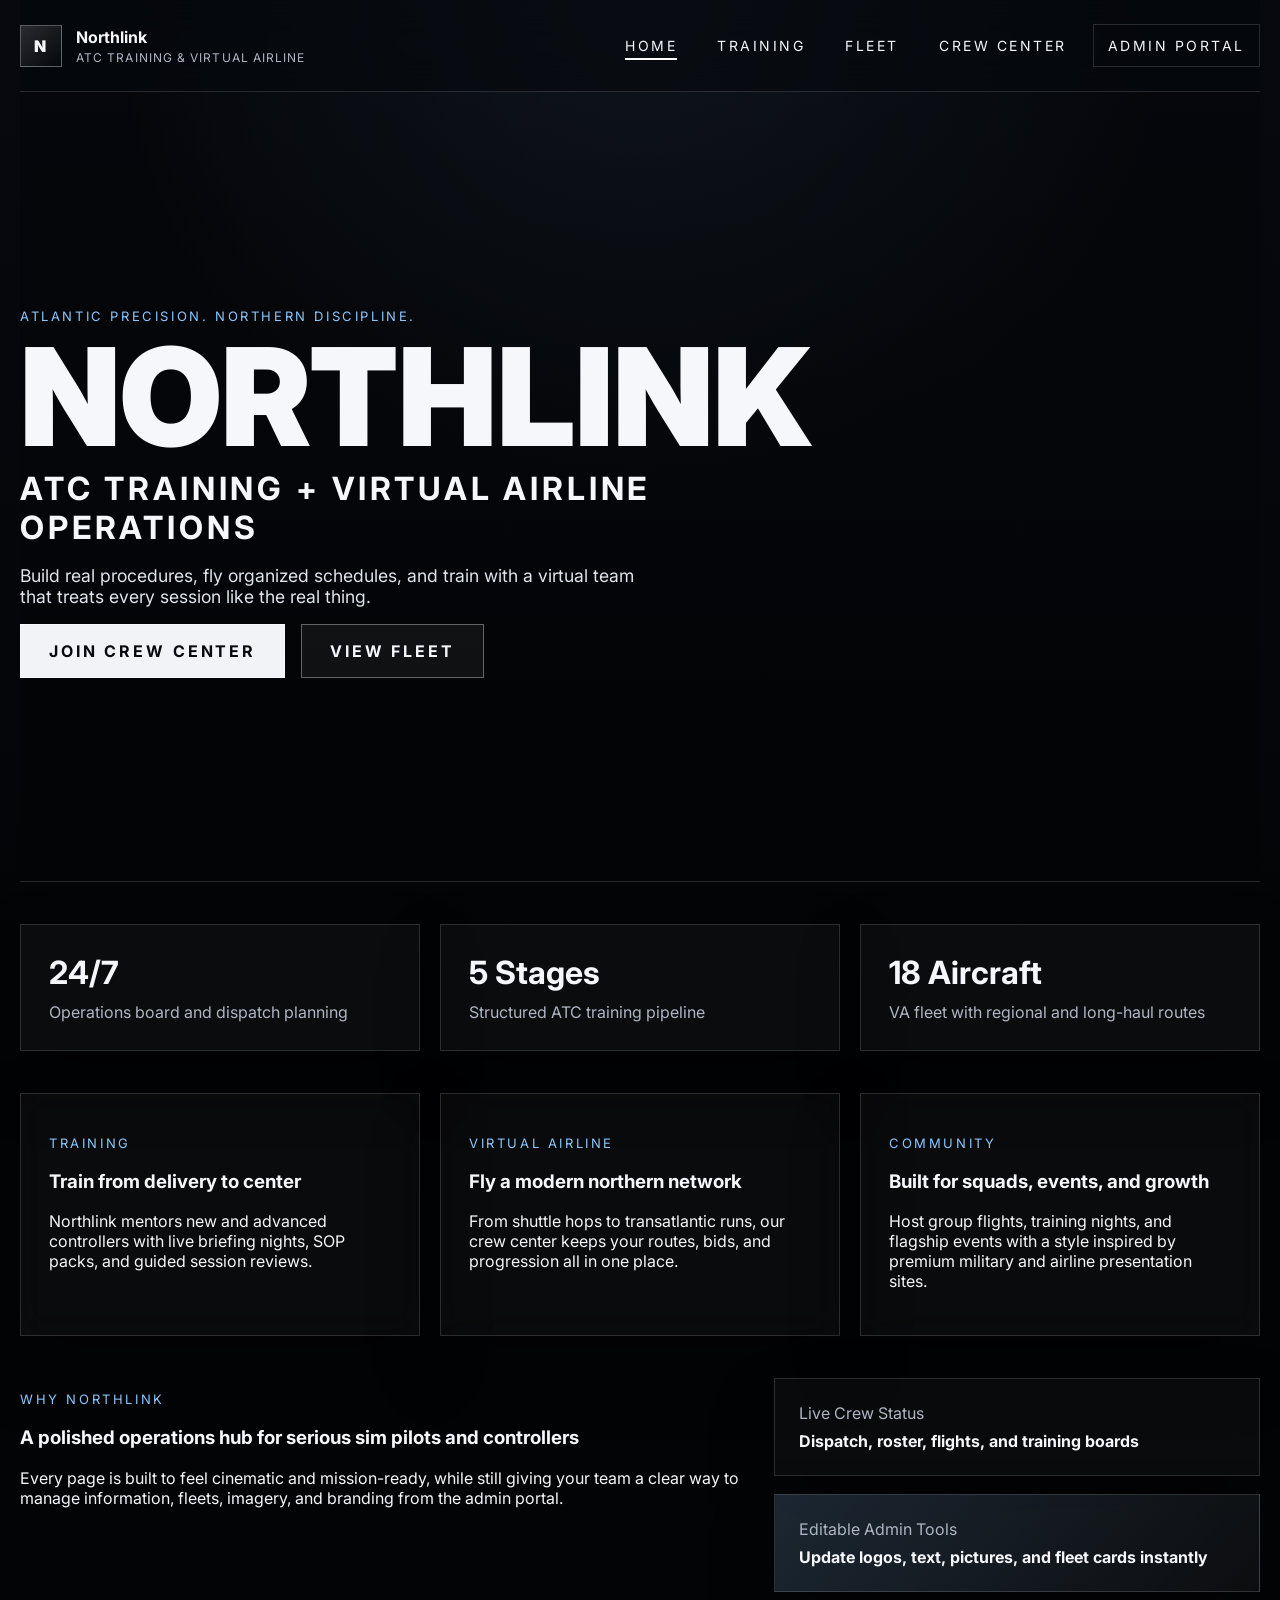
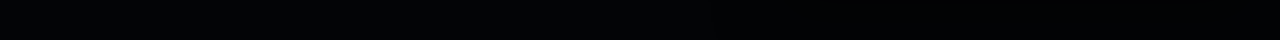
==== index.html @ 6ab49938 "Build Northlink multi-page website" ====
<!DOCTYPE html>
<html lang="en">
  <head>
    <meta charset="UTF-8" />
    <meta name="viewport" content="width=device-width, initial-scale=1.0" />
    <title>Northlink | ATC Training & Virtual Airline</title>
    <link rel="preconnect" href="https://fonts.googleapis.com" />
    <link rel="preconnect" href="https://fonts.gstatic.com" crossorigin />
    <link href="https://fonts.googleapis.com/css2?family=Inter:wght@400;500;600;700;800;900&display=swap" rel="stylesheet" />
    <link rel="stylesheet" href="styles.css" />
  </head>
  <body data-page="home">
    <div class="site-shell">
      <header class="topbar">
        <a class="brand" href="index.html">
          <span class="brand-mark">N</span>
          <span>
            <strong>Northlink</strong>
            <small>ATC Training & Virtual Airline</small>
          </span>
        </a>
        <nav class="nav">
          <a href="index.html" data-nav="home">Home</a>
          <a href="training.html" data-nav="training">Training</a>
          <a href="fleet.html" data-nav="fleet">Fleet</a>
          <a href="crew.html" data-nav="crew">Crew Center</a>
          <a href="admin.html" class="portal-link" data-nav="admin">Admin Portal</a>
        </nav>
      </header>

      <main>
        <section class="hero reveal">
          <div class="hero-overlay"></div>
          <div class="hero-content">
            <p class="eyebrow" data-field="heroEyebrow">Atlantic precision. Northern discipline.</p>
            <h1 data-field="heroTitle">NORTHLINK</h1>
            <h2 data-field="heroSubtitle">ATC TRAINING + VIRTUAL AIRLINE OPERATIONS</h2>
            <p class="hero-copy" data-field="heroCopy">
              Build real procedures, fly organized schedules, and train with a virtual team that treats every session like the real thing.
            </p>
            <div class="hero-actions">
              <a href="crew.html" class="button button-primary">Join Crew Center</a>
              <a href="fleet.html" class="button button-secondary">View Fleet</a>
            </div>
          </div>
        </section>

        <section class="stats reveal">
          <article>
            <strong data-field="statOneNumber">24/7</strong>
            <span data-field="statOneLabel">Operations board and dispatch planning</span>
          </article>
          <article>
            <strong data-field="statTwoNumber">5 Stages</strong>
            <span data-field="statTwoLabel">Structured ATC training pipeline</span>
          </article>
          <article>
            <strong data-field="statThreeNumber">18 Aircraft</strong>
            <span data-field="statThreeLabel">VA fleet with regional and long-haul routes</span>
          </article>
        </section>

        <section class="feature-grid reveal">
          <article class="card glass">
            <p class="section-tag">Training</p>
            <h3 data-field="trainingTitle">Train from delivery to center</h3>
            <p data-field="trainingText">Northlink mentors new and advanced controllers with live briefing nights, SOP packs, and guided session reviews.</p>
          </article>
          <article class="card glass">
            <p class="section-tag">Virtual Airline</p>
            <h3 data-field="vaTitle">Fly a modern northern network</h3>
            <p data-field="vaText">From shuttle hops to transatlantic runs, our crew center keeps your routes, bids, and progression all in one place.</p>
          </article>
          <article class="card glass">
            <p class="section-tag">Community</p>
            <h3 data-field="communityTitle">Built for squads, events, and growth</h3>
            <p data-field="communityText">Host group flights, training nights, and flagship events with a style inspired by premium military and airline presentation sites.</p>
          </article>
        </section>

        <section class="split-section reveal">
          <div>
            <p class="section-tag">Why Northlink</p>
            <h3 data-field="whyTitle">A polished operations hub for serious sim pilots and controllers</h3>
            <p data-field="whyText">Every page is built to feel cinematic and mission-ready, while still giving your team a clear way to manage information, fleets, imagery, and branding from the admin portal.</p>
          </div>
          <div class="stacked-panels">
            <div class="panel">
              <span>Live Crew Status</span>
              <strong>Dispatch, roster, flights, and training boards</strong>
            </div>
            <div class="panel accent">
              <span>Editable Admin Tools</span>
              <strong>Update logos, text, pictures, and fleet cards instantly</strong>
            </div>
          </div>
        </section>
      </main>
    </div>
    <script src="app.js"></script>
  </body>
</html>
---- styles.css ----
:root {
  --bg: #05070b;
  --bg-soft: rgba(255, 255, 255, 0.06);
  --text: #f5f7fb;
  --muted: #afb5c3;
  --line: rgba(255, 255, 255, 0.14);
  --accent: #8cc8ff;
  --accent-strong: #ffffff;
  --shadow: 0 30px 60px rgba(0, 0, 0, 0.35);
  --hero-image: url('https://images.unsplash.com/photo-1436491865332-7a61a109cc05?auto=format&fit=crop&w=1600&q=80');
}
* { box-sizing: border-box; }
html { scroll-behavior: smooth; }
body {
  margin: 0;
  min-height: 100vh;
  font-family: 'Inter', system-ui, sans-serif;
  background:
    radial-gradient(circle at top, rgba(140, 200, 255, 0.12), transparent 30%),
    linear-gradient(180deg, #07090f, #030406 60%);
  color: var(--text);
}
a { color: inherit; text-decoration: none; }
.site-shell { width: min(1240px, calc(100% - 40px)); margin: 0 auto; padding-bottom: 48px; }
.topbar {
  position: sticky; top: 0; z-index: 20; display: flex; align-items: center; justify-content: space-between;
  padding: 24px 0; backdrop-filter: blur(18px); background: rgba(5,7,11,0.75); border-bottom: 1px solid var(--line);
}
.brand { display: inline-flex; align-items: center; gap: 14px; }
.brand-mark {
  width: 42px; height: 42px; display: grid; place-items: center; border: 1px solid rgba(255,255,255,.3);
  font-weight: 900; letter-spacing: .08em; background: linear-gradient(135deg, rgba(255,255,255,.15), transparent);
}
.brand strong, .brand small { display: block; }
.brand small { color: var(--muted); font-size: 12px; letter-spacing: .09em; text-transform: uppercase; margin-top: 3px; }
.nav { display: flex; gap: 12px; flex-wrap: wrap; align-items: center; }
.nav a { padding: 12px 14px; font-size: 14px; text-transform: uppercase; letter-spacing: .18em; position: relative; }
.nav a.active::after, .nav a:hover::after {
  content: ''; position: absolute; left: 14px; right: 14px; bottom: 6px; height: 2px; background: var(--accent-strong);
}
.portal-link { border: 1px solid var(--line); }
.hero {
  position: relative; min-height: calc(100vh - 110px); display: grid; align-items: center; overflow: hidden; border-bottom: 1px solid var(--line);
}
.hero::before {
  content: ''; position: absolute; inset: 0; background: var(--hero-image) center/cover no-repeat; filter: grayscale(1) brightness(0.3); transform: scale(1.04);
  animation: drift 16s ease-in-out infinite alternate;
}
.hero-overlay { position: absolute; inset: 0; background: linear-gradient(180deg, rgba(3,4,6,.4), rgba(3,4,6,.7)); }
.hero-content { position: relative; z-index: 1; max-width: 760px; padding: 80px 0; }
.eyebrow, .section-tag { color: var(--accent); text-transform: uppercase; letter-spacing: .2em; font-size: 13px; }
.hero h1 { margin: 0; font-size: clamp(4.5rem, 12vw, 8.5rem); line-height: .88; font-weight: 900; }
.hero h2 { margin: 12px 0 18px; font-size: clamp(1.2rem, 3vw, 2rem); letter-spacing: .12em; }
.hero-copy { max-width: 640px; font-size: 1.1rem; color: #dfe4ed; }
.hero-actions, .admin-actions, .table-header { display: flex; gap: 16px; flex-wrap: wrap; align-items: center; }
.button {
  display: inline-flex; align-items: center; justify-content: center; padding: 16px 28px; text-transform: uppercase; letter-spacing: .18em;
  font-weight: 700; border: 1px solid rgba(255,255,255,.35); transition: transform .25s ease, background .25s ease, border-color .25s ease;
  cursor: pointer; background: transparent; color: var(--text);
}
.button:hover { transform: translateY(-2px); }
.button-primary { background: #f2f3f6; color: #07090f; }
.button-secondary { background: rgba(255,255,255,.05); }
.stats, .feature-grid, .split-section, .page-grid { padding-top: 42px; }
.stats { display: grid; grid-template-columns: repeat(3, 1fr); gap: 20px; }
.stats article, .panel, .crew-table, .page-hero, .card, .admin-panel { border: 1px solid var(--line); background: rgba(255,255,255,.03); box-shadow: var(--shadow); }
.stats article { padding: 28px; }
.stats strong { display: block; font-size: 2rem; margin-bottom: 10px; }
.stats span { color: var(--muted); }
.feature-grid, .fleet-grid, .card-list, .crew-layout { display: grid; gap: 20px; }
.feature-grid { grid-template-columns: repeat(3, 1fr); }
.card { padding: 28px; }
.glass { backdrop-filter: blur(16px); }
.split-section { display: grid; gap: 24px; grid-template-columns: 1.2fr .8fr; align-items: start; }
.stacked-panels { display: grid; gap: 18px; }
.panel { padding: 24px; }
.panel span { display:block; color: var(--muted); margin-bottom: 8px; }
.panel.accent { background: linear-gradient(135deg, rgba(140,200,255,.18), rgba(255,255,255,.04)); }
.inner-page .page-grid { padding-top: 30px; }
.page-hero { padding: 32px; }
.card-list { grid-template-columns: repeat(auto-fit, minmax(220px, 1fr)); }
.fleet-grid { grid-template-columns: repeat(auto-fit, minmax(250px, 1fr)); }
.fleet-card img {
  width: 100%; height: 180px; object-fit: cover; border: 1px solid var(--line); margin-bottom: 18px; filter: grayscale(.35) contrast(1.05);
}
.fleet-card span, .metric-card span, .admin-status, .table-row span, .table-row small { color: var(--muted); }
.crew-layout { grid-template-columns: repeat(auto-fit, minmax(220px, 1fr)); }
.metric-card strong { display: block; font-size: 1.5rem; margin: 10px 0 6px; }
.crew-table { padding: 28px; }
.table-row { display: grid; gap: 4px; padding: 16px 0; border-top: 1px solid var(--line); }
.admin-panel { padding: 28px; }
.admin-panel.locked { opacity: .45; pointer-events: none; }
.admin-grid { display: grid; grid-template-columns: repeat(2, minmax(0,1fr)); gap: 18px; }
.admin-grid label { display: grid; gap: 8px; }
.admin-grid .full { grid-column: 1 / -1; }
input, textarea {
  width: 100%; border: 1px solid var(--line); background: rgba(255,255,255,.04); color: var(--text); padding: 14px 16px; font: inherit;
}
.reveal { opacity: 0; transform: translateY(24px); transition: opacity .7s ease, transform .7s ease; }
.reveal.visible { opacity: 1; transform: translateY(0); }
@keyframes drift { from { transform: scale(1.04) translateY(-8px); } to { transform: scale(1.1) translateY(8px); } }
@media (max-width: 920px) {
  .topbar, .split-section, .feature-grid, .stats, .admin-grid { grid-template-columns: 1fr; }
  .topbar { position: static; display: grid; gap: 18px; }
  .nav { justify-content: flex-start; }
}
@media (max-width: 720px) {
  .site-shell { width: min(100% - 24px, 1240px); }
  .hero h1 { font-size: 3.6rem; }
  .hero h2 { font-size: 1rem; }
}
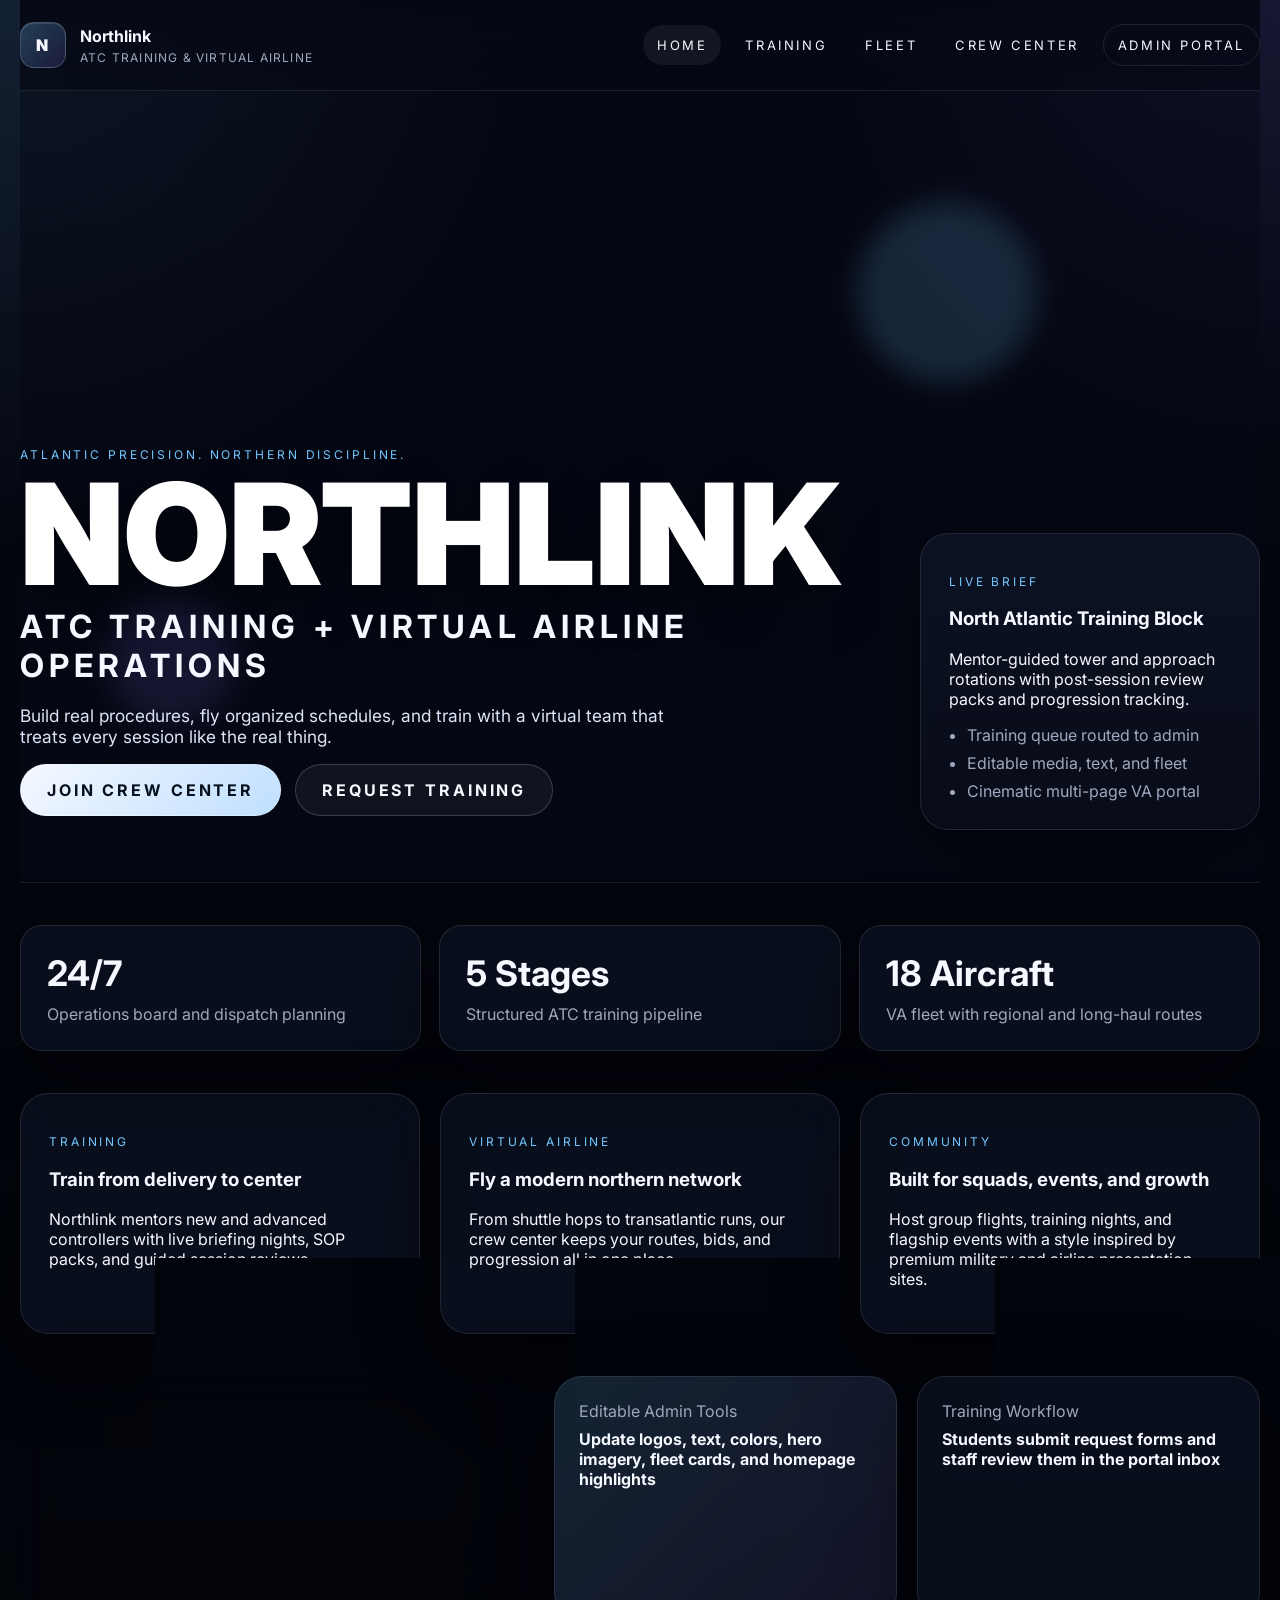
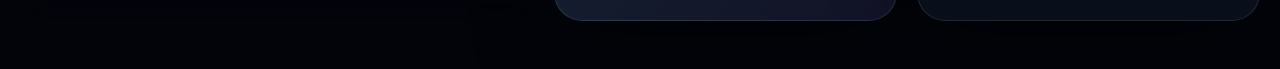
==== commit 96877001: "Upgrade Northlink design and training workflow" ====
--- a/index.html
+++ b/index.html
@@ -16,7 +16,7 @@
           <span class="brand-mark">N</span>
           <span>
             <strong>Northlink</strong>
-            <small>ATC Training & Virtual Airline</small>
+            <small data-field="siteTagline">ATC Training & Virtual Airline</small>
           </span>
         </a>
         <nav class="nav">
@@ -31,6 +31,8 @@
       <main>
         <section class="hero reveal">
           <div class="hero-overlay"></div>
+          <div class="hero-orb orb-one"></div>
+          <div class="hero-orb orb-two"></div>
           <div class="hero-content">
             <p class="eyebrow" data-field="heroEyebrow">Atlantic precision. Northern discipline.</p>
             <h1 data-field="heroTitle">NORTHLINK</h1>
@@ -39,10 +41,20 @@
               Build real procedures, fly organized schedules, and train with a virtual team that treats every session like the real thing.
             </p>
             <div class="hero-actions">
-              <a href="crew.html" class="button button-primary">Join Crew Center</a>
-              <a href="fleet.html" class="button button-secondary">View Fleet</a>
+              <a href="crew.html" class="button button-primary" data-field="primaryCtaLabel">Join Crew Center</a>
+              <a href="training.html" class="button button-secondary" data-field="secondaryCtaLabel">Request Training</a>
             </div>
           </div>
+          <aside class="hero-sidecard glass reveal">
+            <p class="section-tag">Live Brief</p>
+            <h3 data-field="briefTitle">North Atlantic Training Block</h3>
+            <p data-field="briefText">Mentor-guided tower and approach rotations with post-session review packs and progression tracking.</p>
+            <ul class="brief-list">
+              <li>Training queue routed to admin</li>
+              <li>Editable media, text, and fleet</li>
+              <li>Cinematic multi-page VA portal</li>
+            </ul>
+          </aside>
         </section>
 
         <section class="stats reveal">
@@ -78,22 +90,20 @@
           </article>
         </section>
 
-        <section class="split-section reveal">
-          <div>
-            <p class="section-tag">Why Northlink</p>
+        <section class="showcase-grid reveal">
+          <article class="wide-card glass">
+            <p class="section-tag">Command Board</p>
             <h3 data-field="whyTitle">A polished operations hub for serious sim pilots and controllers</h3>
             <p data-field="whyText">Every page is built to feel cinematic and mission-ready, while still giving your team a clear way to manage information, fleets, imagery, and branding from the admin portal.</p>
-          </div>
-          <div class="stacked-panels">
-            <div class="panel">
-              <span>Live Crew Status</span>
-              <strong>Dispatch, roster, flights, and training boards</strong>
-            </div>
-            <div class="panel accent">
-              <span>Editable Admin Tools</span>
-              <strong>Update logos, text, pictures, and fleet cards instantly</strong>
-            </div>
-          </div>
+          </article>
+          <article class="panel accent">
+            <span>Editable Admin Tools</span>
+            <strong>Update logos, text, colors, hero imagery, fleet cards, and homepage highlights</strong>
+          </article>
+          <article class="panel">
+            <span>Training Workflow</span>
+            <strong>Students submit request forms and staff review them in the portal inbox</strong>
+          </article>
         </section>
       </main>
     </div>
--- a/styles.css
+++ b/styles.css
@@ -1,12 +1,14 @@
 :root {
-  --bg: #05070b;
-  --bg-soft: rgba(255, 255, 255, 0.06);
-  --text: #f5f7fb;
-  --muted: #afb5c3;
-  --line: rgba(255, 255, 255, 0.14);
-  --accent: #8cc8ff;
-  --accent-strong: #ffffff;
-  --shadow: 0 30px 60px rgba(0, 0, 0, 0.35);
+  --bg: #060814;
+  --panel: rgba(12, 18, 34, 0.72);
+  --panel-strong: rgba(9, 14, 28, 0.9);
+  --text: #f5f8ff;
+  --muted: #9fa8bf;
+  --line: rgba(255, 255, 255, 0.1);
+  --accent: #73c7ff;
+  --accent-2: #8f7dff;
+  --title-color: #ffffff;
+  --shadow: 0 30px 80px rgba(0, 0, 0, 0.4);
   --hero-image: url('https://images.unsplash.com/photo-1436491865332-7a61a109cc05?auto=format&fit=crop&w=1600&q=80');
 }
 * { box-sizing: border-box; }
@@ -15,97 +17,196 @@
   margin: 0;
   min-height: 100vh;
   font-family: 'Inter', system-ui, sans-serif;
+  color: var(--text);
   background:
-    radial-gradient(circle at top, rgba(140, 200, 255, 0.12), transparent 30%),
-    linear-gradient(180deg, #07090f, #030406 60%);
-  color: var(--text);
+    radial-gradient(circle at top left, rgba(115, 199, 255, 0.14), transparent 26%),
+    radial-gradient(circle at top right, rgba(143, 125, 255, 0.14), transparent 22%),
+    linear-gradient(180deg, #040611, #03050d 60%, #02040a 100%);
 }
 a { color: inherit; text-decoration: none; }
-.site-shell { width: min(1240px, calc(100% - 40px)); margin: 0 auto; padding-bottom: 48px; }
+button, input, textarea, select { font: inherit; }
+.site-shell { width: min(1280px, calc(100% - 40px)); margin: 0 auto; padding-bottom: 48px; }
 .topbar {
-  position: sticky; top: 0; z-index: 20; display: flex; align-items: center; justify-content: space-between;
-  padding: 24px 0; backdrop-filter: blur(18px); background: rgba(5,7,11,0.75); border-bottom: 1px solid var(--line);
+  position: sticky;
+  top: 0;
+  z-index: 30;
+  display: flex;
+  align-items: center;
+  justify-content: space-between;
+  gap: 18px;
+  padding: 22px 0;
+  backdrop-filter: blur(20px);
+  background: linear-gradient(180deg, rgba(5, 8, 20, 0.95), rgba(5, 8, 20, 0.75));
+  border-bottom: 1px solid var(--line);
 }
 .brand { display: inline-flex; align-items: center; gap: 14px; }
 .brand-mark {
-  width: 42px; height: 42px; display: grid; place-items: center; border: 1px solid rgba(255,255,255,.3);
-  font-weight: 900; letter-spacing: .08em; background: linear-gradient(135deg, rgba(255,255,255,.15), transparent);
+  width: 46px;
+  height: 46px;
+  display: grid;
+  place-items: center;
+  border-radius: 14px;
+  border: 1px solid rgba(255, 255, 255, 0.18);
+  background: linear-gradient(135deg, rgba(115, 199, 255, 0.28), rgba(143, 125, 255, 0.14));
+  box-shadow: inset 0 1px 0 rgba(255,255,255,0.1);
+  font-weight: 900;
+  letter-spacing: 0.08em;
 }
 .brand strong, .brand small { display: block; }
-.brand small { color: var(--muted); font-size: 12px; letter-spacing: .09em; text-transform: uppercase; margin-top: 3px; }
-.nav { display: flex; gap: 12px; flex-wrap: wrap; align-items: center; }
-.nav a { padding: 12px 14px; font-size: 14px; text-transform: uppercase; letter-spacing: .18em; position: relative; }
-.nav a.active::after, .nav a:hover::after {
-  content: ''; position: absolute; left: 14px; right: 14px; bottom: 6px; height: 2px; background: var(--accent-strong);
-}
+.brand small { color: var(--muted); font-size: 12px; letter-spacing: .1em; text-transform: uppercase; margin-top: 4px; }
+.nav { display: flex; gap: 10px; flex-wrap: wrap; align-items: center; }
+.nav a {
+  padding: 12px 14px;
+  font-size: 13px;
+  text-transform: uppercase;
+  letter-spacing: .2em;
+  position: relative;
+  border-radius: 999px;
+}
+.nav a.active, .nav a:hover { background: rgba(255,255,255,0.06); }
 .portal-link { border: 1px solid var(--line); }
 .hero {
-  position: relative; min-height: calc(100vh - 110px); display: grid; align-items: center; overflow: hidden; border-bottom: 1px solid var(--line);
+  position: relative;
+  display: grid;
+  grid-template-columns: minmax(0, 1fr) 340px;
+  gap: 26px;
+  min-height: calc(100vh - 108px);
+  align-items: end;
+  overflow: hidden;
+  border-bottom: 1px solid var(--line);
+  padding: 48px 0 36px;
 }
 .hero::before {
-  content: ''; position: absolute; inset: 0; background: var(--hero-image) center/cover no-repeat; filter: grayscale(1) brightness(0.3); transform: scale(1.04);
-  animation: drift 16s ease-in-out infinite alternate;
-}
-.hero-overlay { position: absolute; inset: 0; background: linear-gradient(180deg, rgba(3,4,6,.4), rgba(3,4,6,.7)); }
-.hero-content { position: relative; z-index: 1; max-width: 760px; padding: 80px 0; }
-.eyebrow, .section-tag { color: var(--accent); text-transform: uppercase; letter-spacing: .2em; font-size: 13px; }
-.hero h1 { margin: 0; font-size: clamp(4.5rem, 12vw, 8.5rem); line-height: .88; font-weight: 900; }
-.hero h2 { margin: 12px 0 18px; font-size: clamp(1.2rem, 3vw, 2rem); letter-spacing: .12em; }
-.hero-copy { max-width: 640px; font-size: 1.1rem; color: #dfe4ed; }
-.hero-actions, .admin-actions, .table-header { display: flex; gap: 16px; flex-wrap: wrap; align-items: center; }
+  content: '';
+  position: absolute;
+  inset: 0;
+  background: var(--hero-image) center/cover no-repeat;
+  filter: grayscale(0.2) brightness(0.28) contrast(1.1);
+  transform: scale(1.04);
+  animation: drift 18s ease-in-out infinite alternate;
+}
+.hero-overlay {
+  position: absolute;
+  inset: 0;
+  background: linear-gradient(180deg, rgba(5, 8, 20, 0.45), rgba(5, 8, 20, 0.78));
+}
+.hero-orb {
+  position: absolute;
+  border-radius: 999px;
+  filter: blur(14px);
+  opacity: 0.55;
+  animation: pulse 8s ease-in-out infinite;
+}
+.orb-one { width: 180px; height: 180px; background: rgba(115, 199, 255, 0.3); top: 14%; right: 18%; }
+.orb-two { width: 130px; height: 130px; background: rgba(143, 125, 255, 0.22); bottom: 20%; left: 7%; animation-delay: 1.6s; }
+.hero-content, .hero-sidecard { position: relative; z-index: 1; }
+.hero-content { max-width: 820px; padding: 70px 0 30px; }
+.eyebrow, .section-tag { color: var(--accent); text-transform: uppercase; letter-spacing: .24em; font-size: 12px; }
+.hero h1 {
+  margin: 0;
+  font-size: clamp(4.8rem, 11vw, 8.8rem);
+  line-height: .86;
+  font-weight: 900;
+  color: var(--title-color);
+  text-shadow: 0 20px 50px rgba(0,0,0,0.45);
+}
+.hero h2 { margin: 12px 0 20px; font-size: clamp(1.15rem, 2.8vw, 2rem); letter-spacing: .16em; max-width: 760px; }
+.hero-copy { max-width: 670px; font-size: 1.08rem; color: #dce5f7; }
+.hero-actions, .admin-actions, .table-header, .form-actions, .admin-hero-actions { display: flex; gap: 14px; flex-wrap: wrap; align-items: center; }
 .button {
-  display: inline-flex; align-items: center; justify-content: center; padding: 16px 28px; text-transform: uppercase; letter-spacing: .18em;
-  font-weight: 700; border: 1px solid rgba(255,255,255,.35); transition: transform .25s ease, background .25s ease, border-color .25s ease;
-  cursor: pointer; background: transparent; color: var(--text);
-}
-.button:hover { transform: translateY(-2px); }
-.button-primary { background: #f2f3f6; color: #07090f; }
+  display: inline-flex;
+  align-items: center;
+  justify-content: center;
+  padding: 15px 26px;
+  border-radius: 999px;
+  text-transform: uppercase;
+  letter-spacing: .18em;
+  font-weight: 700;
+  border: 1px solid rgba(255,255,255,.18);
+  transition: transform .25s ease, background .25s ease, border-color .25s ease, box-shadow .25s ease;
+  cursor: pointer;
+  background: transparent;
+  color: var(--text);
+}
+.button:hover { transform: translateY(-2px); box-shadow: 0 18px 28px rgba(0,0,0,.24); }
+.button-primary { background: linear-gradient(135deg, #f5f8ff, #bfdfff); color: #07101d; }
 .button-secondary { background: rgba(255,255,255,.05); }
-.stats, .feature-grid, .split-section, .page-grid { padding-top: 42px; }
-.stats { display: grid; grid-template-columns: repeat(3, 1fr); gap: 20px; }
-.stats article, .panel, .crew-table, .page-hero, .card, .admin-panel { border: 1px solid var(--line); background: rgba(255,255,255,.03); box-shadow: var(--shadow); }
-.stats article { padding: 28px; }
-.stats strong { display: block; font-size: 2rem; margin-bottom: 10px; }
-.stats span { color: var(--muted); }
+.glass {
+  background: linear-gradient(180deg, rgba(15, 22, 39, 0.78), rgba(10, 15, 28, 0.72));
+  border: 1px solid var(--line);
+  box-shadow: var(--shadow);
+  backdrop-filter: blur(18px);
+}
+.hero-sidecard, .page-hero, .card, .panel, .wide-card, .crew-table, .admin-panel, .inbox-panel {
+  border-radius: 28px;
+}
+.hero-sidecard { padding: 28px; align-self: end; margin-bottom: 16px; }
+.brief-list { margin: 16px 0 0; padding-left: 18px; color: var(--muted); display: grid; gap: 8px; }
+.stats, .feature-grid, .showcase-grid, .page-grid { padding-top: 42px; }
+.stats { display: grid; grid-template-columns: repeat(3, minmax(0, 1fr)); gap: 18px; }
+.stats article, .panel, .crew-table, .page-hero, .card, .wide-card, .admin-panel, .inbox-panel { background: var(--panel); border: 1px solid var(--line); box-shadow: var(--shadow); }
+.stats article { padding: 26px; border-radius: 22px; }
+.stats strong { display: block; font-size: 2.2rem; margin-bottom: 10px; }
+.stats span, .fleet-card span, .metric-card span, .admin-status, .table-row span, .table-row small, .form-status, .request-meta, .empty-state { color: var(--muted); }
 .feature-grid, .fleet-grid, .card-list, .crew-layout { display: grid; gap: 20px; }
-.feature-grid { grid-template-columns: repeat(3, 1fr); }
-.card { padding: 28px; }
-.glass { backdrop-filter: blur(16px); }
-.split-section { display: grid; gap: 24px; grid-template-columns: 1.2fr .8fr; align-items: start; }
-.stacked-panels { display: grid; gap: 18px; }
+.feature-grid { grid-template-columns: repeat(3, minmax(0, 1fr)); }
+.showcase-grid { display: grid; grid-template-columns: 1.2fr .8fr .8fr; gap: 20px; }
+.card, .wide-card, .page-hero, .crew-table, .admin-panel, .inbox-panel { padding: 28px; }
+.wide-card { min-height: 220px; }
 .panel { padding: 24px; }
 .panel span { display:block; color: var(--muted); margin-bottom: 8px; }
-.panel.accent { background: linear-gradient(135deg, rgba(140,200,255,.18), rgba(255,255,255,.04)); }
-.inner-page .page-grid { padding-top: 30px; }
-.page-hero { padding: 32px; }
+.panel.accent { background: linear-gradient(135deg, rgba(115, 199, 255, .16), rgba(143, 125, 255, .12)); }
+.inner-page .page-grid { padding-top: 30px; gap: 24px; }
+.page-hero { padding: 34px; }
+.page-hero h1 { margin-bottom: 12px; }
 .card-list { grid-template-columns: repeat(auto-fit, minmax(220px, 1fr)); }
+.training-layout { display: grid; grid-template-columns: 1.1fr .9fr; gap: 22px; }
+.training-form-panel { padding: 28px; border-radius: 28px; }
+.request-form, .admin-grid { display: grid; grid-template-columns: repeat(2, minmax(0, 1fr)); gap: 16px; }
+.request-form .full, .admin-grid .full { grid-column: 1 / -1; }
+label { display: grid; gap: 8px; }
+input, textarea, select {
+  width: 100%;
+  border-radius: 16px;
+  border: 1px solid rgba(255,255,255,.12);
+  background: rgba(255,255,255,.045);
+  color: var(--text);
+  padding: 14px 16px;
+}
+select option { color: #111; }
 .fleet-grid { grid-template-columns: repeat(auto-fit, minmax(250px, 1fr)); }
-.fleet-card img {
-  width: 100%; height: 180px; object-fit: cover; border: 1px solid var(--line); margin-bottom: 18px; filter: grayscale(.35) contrast(1.05);
-}
-.fleet-card span, .metric-card span, .admin-status, .table-row span, .table-row small { color: var(--muted); }
+.fleet-card img { width: 100%; height: 200px; object-fit: cover; border-radius: 18px; border: 1px solid var(--line); margin-bottom: 18px; }
 .crew-layout { grid-template-columns: repeat(auto-fit, minmax(220px, 1fr)); }
-.metric-card strong { display: block; font-size: 1.5rem; margin: 10px 0 6px; }
-.crew-table { padding: 28px; }
+.metric-card strong { display: block; font-size: 1.55rem; margin: 10px 0 6px; }
 .table-row { display: grid; gap: 4px; padding: 16px 0; border-top: 1px solid var(--line); }
-.admin-panel { padding: 28px; }
-.admin-panel.locked { opacity: .45; pointer-events: none; }
-.admin-grid { display: grid; grid-template-columns: repeat(2, minmax(0,1fr)); gap: 18px; }
-.admin-grid label { display: grid; gap: 8px; }
-.admin-grid .full { grid-column: 1 / -1; }
-input, textarea {
-  width: 100%; border: 1px solid var(--line); background: rgba(255,255,255,.04); color: var(--text); padding: 14px 16px; font: inherit;
-}
-.reveal { opacity: 0; transform: translateY(24px); transition: opacity .7s ease, transform .7s ease; }
+.admin-hero { display: flex; justify-content: space-between; gap: 20px; align-items: end; }
+.admin-panel.locked, .inbox-panel.locked { opacity: .45; pointer-events: none; }
+.admin-section-header { margin-bottom: 20px; }
+.request-list { display: grid; gap: 16px; }
+.request-card {
+  background: rgba(255,255,255,.04);
+  border: 1px solid var(--line);
+  border-radius: 22px;
+  padding: 22px;
+}
+.request-card h3 { margin-top: 0; margin-bottom: 8px; }
+.request-meta { display: flex; gap: 12px; flex-wrap: wrap; margin-bottom: 12px; }
+.reveal { opacity: 0; transform: translateY(24px); transition: opacity .75s ease, transform .75s ease; }
 .reveal.visible { opacity: 1; transform: translateY(0); }
-@keyframes drift { from { transform: scale(1.04) translateY(-8px); } to { transform: scale(1.1) translateY(8px); } }
+@keyframes drift { from { transform: scale(1.04) translateY(-8px); } to { transform: scale(1.09) translateY(8px); } }
+@keyframes pulse { 0%,100% { transform: scale(1); } 50% { transform: scale(1.1); } }
+@media (max-width: 1080px) {
+  .hero, .training-layout, .showcase-grid { grid-template-columns: 1fr; }
+  .hero-sidecard { max-width: 460px; }
+}
 @media (max-width: 920px) {
-  .topbar, .split-section, .feature-grid, .stats, .admin-grid { grid-template-columns: 1fr; }
-  .topbar { position: static; display: grid; gap: 18px; }
+  .topbar { position: static; display: grid; }
+  .feature-grid, .stats, .request-form, .admin-grid, .admin-hero { grid-template-columns: 1fr; }
   .nav { justify-content: flex-start; }
 }
 @media (max-width: 720px) {
-  .site-shell { width: min(100% - 24px, 1240px); }
-  .hero h1 { font-size: 3.6rem; }
+  .site-shell { width: min(100% - 24px, 1280px); }
+  .hero h1 { font-size: 3.8rem; }
   .hero h2 { font-size: 1rem; }
-}
+  .button { width: 100%; }
+}
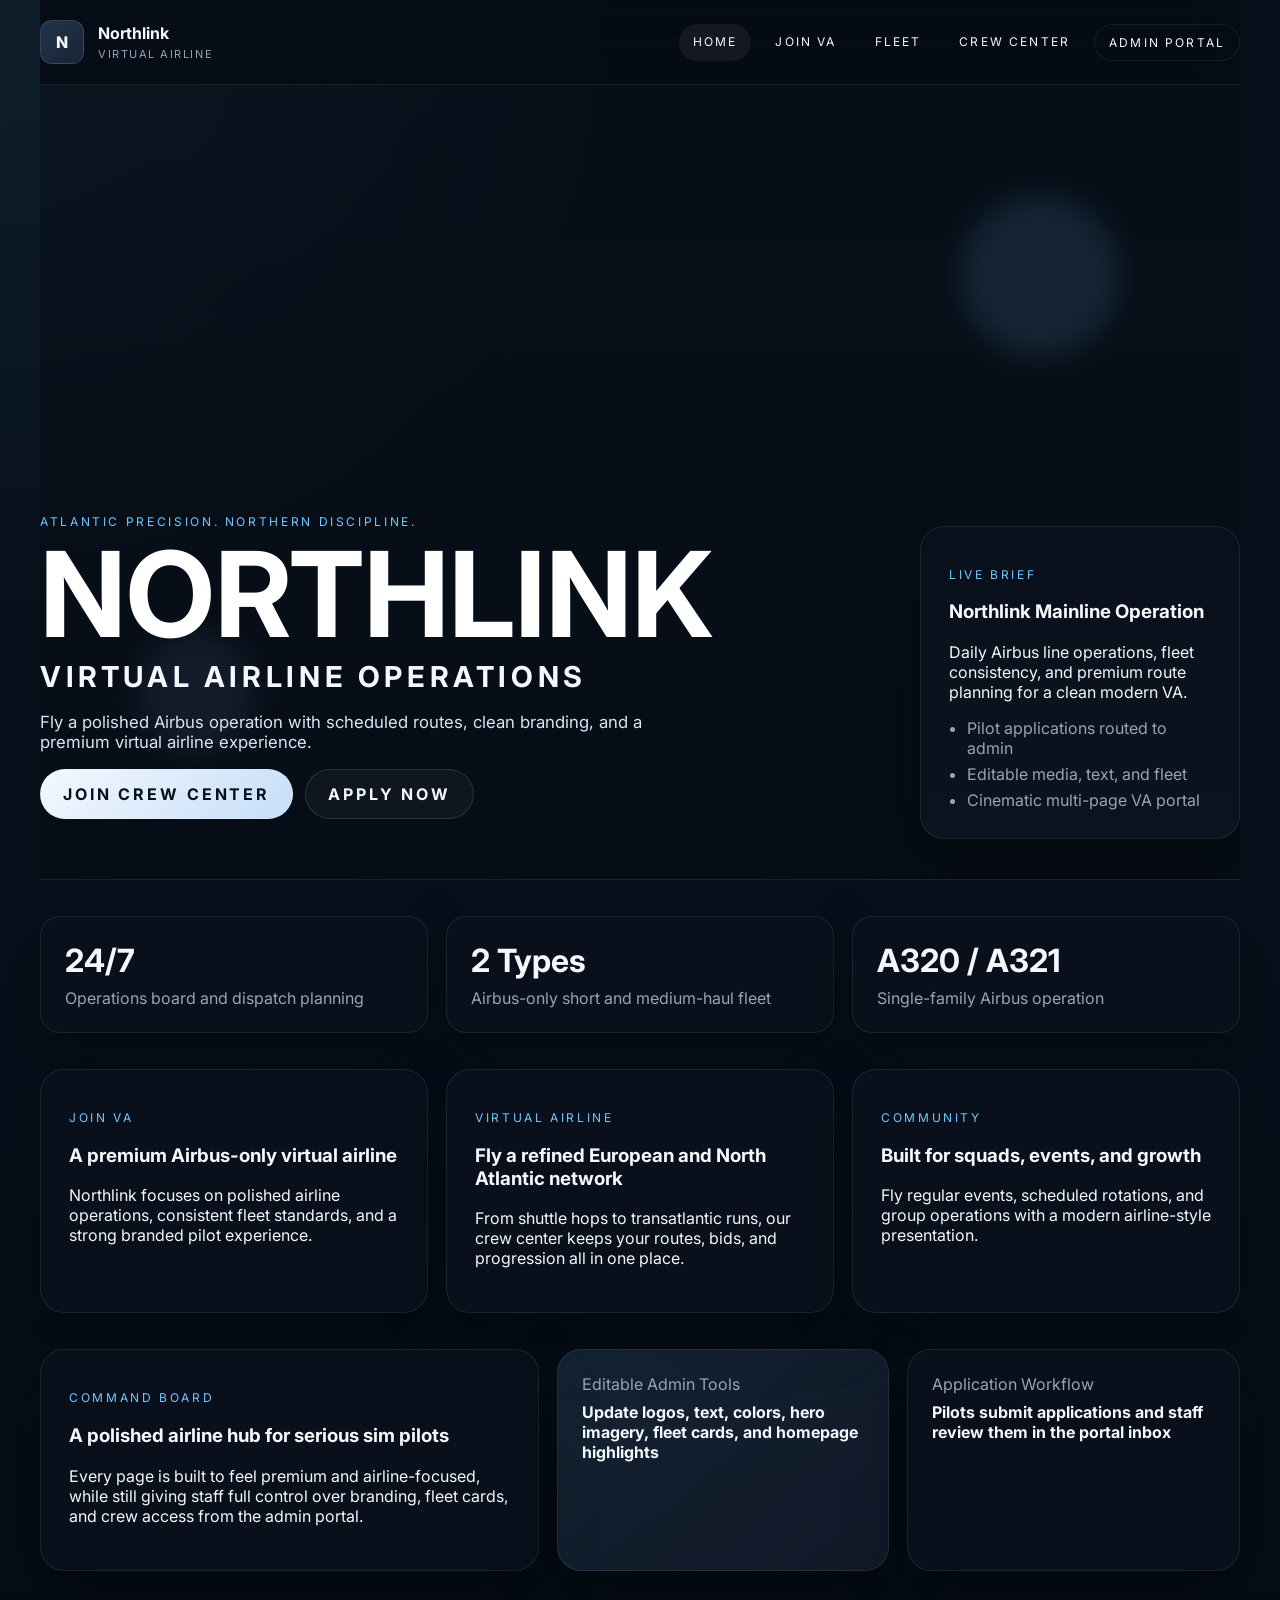
==== commit b0a53b1b: "Refocus Northlink into Airbus-only virtual airline" ====
--- a/index.html
+++ b/index.html
@@ -3,7 +3,7 @@
   <head>
     <meta charset="UTF-8" />
     <meta name="viewport" content="width=device-width, initial-scale=1.0" />
-    <title>Northlink | ATC Training & Virtual Airline</title>
+    <title>Northlink | Virtual Airline</title>
     <link rel="preconnect" href="https://fonts.googleapis.com" />
     <link rel="preconnect" href="https://fonts.gstatic.com" crossorigin />
     <link href="https://fonts.googleapis.com/css2?family=Inter:wght@400;500;600;700;800;900&display=swap" rel="stylesheet" />
@@ -16,12 +16,12 @@
           <span class="brand-mark">N</span>
           <span>
             <strong>Northlink</strong>
-            <small data-field="siteTagline">ATC Training & Virtual Airline</small>
+            <small data-field="siteTagline">Virtual Airline</small>
           </span>
         </a>
         <nav class="nav">
           <a href="index.html" data-nav="home">Home</a>
-          <a href="training.html" data-nav="training">Training</a>
+          <a href="training.html" data-nav="training">Join VA</a>
           <a href="fleet.html" data-nav="fleet">Fleet</a>
           <a href="crew.html" data-nav="crew">Crew Center</a>
           <a href="admin.html" class="portal-link" data-nav="admin">Admin Portal</a>
@@ -36,21 +36,21 @@
           <div class="hero-content">
             <p class="eyebrow" data-field="heroEyebrow">Atlantic precision. Northern discipline.</p>
             <h1 data-field="heroTitle">NORTHLINK</h1>
-            <h2 data-field="heroSubtitle">ATC TRAINING + VIRTUAL AIRLINE OPERATIONS</h2>
+            <h2 data-field="heroSubtitle">VIRTUAL AIRLINE OPERATIONS</h2>
             <p class="hero-copy" data-field="heroCopy">
-              Build real procedures, fly organized schedules, and train with a virtual team that treats every session like the real thing.
+              Fly a polished Airbus operation with scheduled routes, clean branding, and a premium virtual airline experience.
             </p>
             <div class="hero-actions">
               <a href="crew.html" class="button button-primary" data-field="primaryCtaLabel">Join Crew Center</a>
-              <a href="training.html" class="button button-secondary" data-field="secondaryCtaLabel">Request Training</a>
+              <a href="training.html" class="button button-secondary" data-field="secondaryCtaLabel">Apply Now</a>
             </div>
           </div>
           <aside class="hero-sidecard glass reveal">
             <p class="section-tag">Live Brief</p>
-            <h3 data-field="briefTitle">North Atlantic Training Block</h3>
-            <p data-field="briefText">Mentor-guided tower and approach rotations with post-session review packs and progression tracking.</p>
+            <h3 data-field="briefTitle">Northlink Mainline Operation</h3>
+            <p data-field="briefText">Daily Airbus line operations, fleet consistency, and premium route planning for a clean modern VA.</p>
             <ul class="brief-list">
-              <li>Training queue routed to admin</li>
+              <li>Pilot applications routed to admin</li>
               <li>Editable media, text, and fleet</li>
               <li>Cinematic multi-page VA portal</li>
             </ul>
@@ -63,46 +63,46 @@
             <span data-field="statOneLabel">Operations board and dispatch planning</span>
           </article>
           <article>
-            <strong data-field="statTwoNumber">5 Stages</strong>
-            <span data-field="statTwoLabel">Structured ATC training pipeline</span>
+            <strong data-field="statTwoNumber">2 Types</strong>
+            <span data-field="statTwoLabel">Airbus-only short and medium-haul fleet</span>
           </article>
           <article>
-            <strong data-field="statThreeNumber">18 Aircraft</strong>
-            <span data-field="statThreeLabel">VA fleet with regional and long-haul routes</span>
+            <strong data-field="statThreeNumber">A320 / A321</strong>
+            <span data-field="statThreeLabel">Single-family Airbus operation</span>
           </article>
         </section>
 
         <section class="feature-grid reveal">
           <article class="card glass">
-            <p class="section-tag">Training</p>
-            <h3 data-field="trainingTitle">Train from delivery to center</h3>
-            <p data-field="trainingText">Northlink mentors new and advanced controllers with live briefing nights, SOP packs, and guided session reviews.</p>
+            <p class="section-tag">Join VA</p>
+            <h3 data-field="trainingTitle">A premium Airbus-only virtual airline</h3>
+            <p data-field="trainingText">Northlink focuses on polished airline operations, consistent fleet standards, and a strong branded pilot experience.</p>
           </article>
           <article class="card glass">
             <p class="section-tag">Virtual Airline</p>
-            <h3 data-field="vaTitle">Fly a modern northern network</h3>
+            <h3 data-field="vaTitle">Fly a refined European and North Atlantic network</h3>
             <p data-field="vaText">From shuttle hops to transatlantic runs, our crew center keeps your routes, bids, and progression all in one place.</p>
           </article>
           <article class="card glass">
             <p class="section-tag">Community</p>
             <h3 data-field="communityTitle">Built for squads, events, and growth</h3>
-            <p data-field="communityText">Host group flights, training nights, and flagship events with a style inspired by premium military and airline presentation sites.</p>
+            <p data-field="communityText">Fly regular events, scheduled routes, and community operations with a modern airline-style presentation.</p>
           </article>
         </section>
 
         <section class="showcase-grid reveal">
           <article class="wide-card glass">
             <p class="section-tag">Command Board</p>
-            <h3 data-field="whyTitle">A polished operations hub for serious sim pilots and controllers</h3>
-            <p data-field="whyText">Every page is built to feel cinematic and mission-ready, while still giving your team a clear way to manage information, fleets, imagery, and branding from the admin portal.</p>
+            <h3 data-field="whyTitle">A polished airline hub for serious sim pilots</h3>
+            <p data-field="whyText">Every page is built to feel premium and airline-focused, while still giving staff full control over branding, fleet cards, and crew access from the admin portal.</p>
           </article>
           <article class="panel accent">
             <span>Editable Admin Tools</span>
             <strong>Update logos, text, colors, hero imagery, fleet cards, and homepage highlights</strong>
           </article>
           <article class="panel">
-            <span>Training Workflow</span>
-            <strong>Students submit request forms and staff review them in the portal inbox</strong>
+            <span>Application Workflow</span>
+            <strong>Pilots submit applications and staff review them in the portal inbox</strong>
           </article>
         </section>
       </main>
--- a/styles.css
+++ b/styles.css
@@ -1,14 +1,14 @@
 :root {
-  --bg: #060814;
-  --panel: rgba(12, 18, 34, 0.72);
-  --panel-strong: rgba(9, 14, 28, 0.9);
-  --text: #f5f8ff;
-  --muted: #9fa8bf;
-  --line: rgba(255, 255, 255, 0.1);
-  --accent: #73c7ff;
-  --accent-2: #8f7dff;
+  --bg: #071019;
+  --panel: rgba(10, 17, 28, 0.9);
+  --panel-soft: rgba(13, 22, 35, 0.76);
+  --text: #f4f7fb;
+  --muted: #96a3b8;
+  --line: rgba(255, 255, 255, 0.08);
+  --accent: #7bc6ff;
+  --accent-2: #9da7ff;
   --title-color: #ffffff;
-  --shadow: 0 30px 80px rgba(0, 0, 0, 0.4);
+  --shadow: 0 24px 60px rgba(0, 0, 0, 0.32);
   --hero-image: url('https://images.unsplash.com/photo-1436491865332-7a61a109cc05?auto=format&fit=crop&w=1600&q=80');
 }
 * { box-sizing: border-box; }
@@ -19,194 +19,125 @@
   font-family: 'Inter', system-ui, sans-serif;
   color: var(--text);
   background:
-    radial-gradient(circle at top left, rgba(115, 199, 255, 0.14), transparent 26%),
-    radial-gradient(circle at top right, rgba(143, 125, 255, 0.14), transparent 22%),
-    linear-gradient(180deg, #040611, #03050d 60%, #02040a 100%);
+    radial-gradient(circle at top left, rgba(123, 198, 255, 0.08), transparent 30%),
+    linear-gradient(180deg, #06101a 0%, #07111c 48%, #050c15 100%);
 }
 a { color: inherit; text-decoration: none; }
 button, input, textarea, select { font: inherit; }
-.site-shell { width: min(1280px, calc(100% - 40px)); margin: 0 auto; padding-bottom: 48px; }
+.site-shell { width: min(1200px, calc(100% - 40px)); margin: 0 auto; padding-bottom: 56px; }
 .topbar {
-  position: sticky;
-  top: 0;
-  z-index: 30;
-  display: flex;
-  align-items: center;
-  justify-content: space-between;
-  gap: 18px;
-  padding: 22px 0;
-  backdrop-filter: blur(20px);
-  background: linear-gradient(180deg, rgba(5, 8, 20, 0.95), rgba(5, 8, 20, 0.75));
-  border-bottom: 1px solid var(--line);
+  position: sticky; top: 0; z-index: 20; display: flex; justify-content: space-between; align-items: center; gap: 16px;
+  padding: 20px 0; background: rgba(6, 12, 20, 0.88); backdrop-filter: blur(20px); border-bottom: 1px solid var(--line);
 }
 .brand { display: inline-flex; align-items: center; gap: 14px; }
 .brand-mark {
-  width: 46px;
-  height: 46px;
-  display: grid;
-  place-items: center;
-  border-radius: 14px;
-  border: 1px solid rgba(255, 255, 255, 0.18);
-  background: linear-gradient(135deg, rgba(115, 199, 255, 0.28), rgba(143, 125, 255, 0.14));
-  box-shadow: inset 0 1px 0 rgba(255,255,255,0.1);
-  font-weight: 900;
-  letter-spacing: 0.08em;
+  width: 44px; height: 44px; display: grid; place-items: center; border-radius: 12px;
+  border: 1px solid rgba(255,255,255,.12); background: linear-gradient(135deg, rgba(123,198,255,.22), rgba(157,167,255,.14)); font-weight: 800;
 }
 .brand strong, .brand small { display: block; }
-.brand small { color: var(--muted); font-size: 12px; letter-spacing: .1em; text-transform: uppercase; margin-top: 4px; }
-.nav { display: flex; gap: 10px; flex-wrap: wrap; align-items: center; }
-.nav a {
-  padding: 12px 14px;
-  font-size: 13px;
-  text-transform: uppercase;
-  letter-spacing: .2em;
-  position: relative;
-  border-radius: 999px;
-}
-.nav a.active, .nav a:hover { background: rgba(255,255,255,0.06); }
+.brand small { color: var(--muted); text-transform: uppercase; letter-spacing: .14em; font-size: 11px; margin-top: 4px; }
+.nav { display: flex; gap: 10px; flex-wrap: wrap; }
+.nav a { padding: 10px 14px; border-radius: 999px; text-transform: uppercase; letter-spacing: .18em; font-size: 12px; }
+.nav a.active, .nav a:hover { background: rgba(255,255,255,.06); }
 .portal-link { border: 1px solid var(--line); }
 .hero {
-  position: relative;
-  display: grid;
-  grid-template-columns: minmax(0, 1fr) 340px;
-  gap: 26px;
-  min-height: calc(100vh - 108px);
-  align-items: end;
-  overflow: hidden;
-  border-bottom: 1px solid var(--line);
-  padding: 48px 0 36px;
+  position: relative; min-height: calc(100vh - 105px); display: grid; grid-template-columns: minmax(0, 1fr) 320px; gap: 24px; align-items: end;
+  padding: 56px 0 40px; overflow: hidden; border-bottom: 1px solid var(--line);
 }
 .hero::before {
-  content: '';
-  position: absolute;
-  inset: 0;
-  background: var(--hero-image) center/cover no-repeat;
-  filter: grayscale(0.2) brightness(0.28) contrast(1.1);
-  transform: scale(1.04);
-  animation: drift 18s ease-in-out infinite alternate;
+  content: ''; position: absolute; inset: 0; background: var(--hero-image) center/cover no-repeat; filter: brightness(0.28) contrast(1.06);
+  transform: scale(1.05); animation: drift 18s ease-in-out infinite alternate;
 }
-.hero-overlay {
-  position: absolute;
-  inset: 0;
-  background: linear-gradient(180deg, rgba(5, 8, 20, 0.45), rgba(5, 8, 20, 0.78));
+.hero-overlay { position: absolute; inset: 0; background: linear-gradient(180deg, rgba(6,12,20,.38), rgba(6,12,20,.8)); }
+.hero-orb { position: absolute; border-radius: 999px; filter: blur(14px); opacity: .4; animation: pulse 8s ease-in-out infinite; }
+.orb-one { width: 160px; height: 160px; right: 10%; top: 14%; background: rgba(123,198,255,.3); }
+.orb-two { width: 120px; height: 120px; left: 8%; bottom: 16%; background: rgba(157,167,255,.22); }
+.hero-content, .hero-sidecard { position: relative; z-index: 1; }
+.hero-content { max-width: 760px; padding: 60px 0 20px; }
+.eyebrow, .section-tag { color: var(--accent); text-transform: uppercase; letter-spacing: .22em; font-size: 12px; }
+.hero h1, .page-hero h1, .admin-gate h1 { margin: 0; font-size: clamp(3.5rem, 10vw, 7.4rem); line-height: .9; color: var(--title-color); }
+.hero h2 { margin: 12px 0 18px; font-size: clamp(1.05rem, 2.6vw, 1.8rem); letter-spacing: .16em; }
+.hero-copy { max-width: 640px; color: #d9e5f4; font-size: 1.05rem; }
+.hero-actions, .admin-actions, .table-header, .form-actions, .hero-chip-stack { display: flex; gap: 12px; flex-wrap: wrap; align-items: center; }
+.button {
+  display: inline-flex; align-items: center; justify-content: center; padding: 14px 22px; border-radius: 999px; border: 1px solid rgba(255,255,255,.12);
+  text-transform: uppercase; letter-spacing: .18em; font-weight: 700; cursor: pointer; transition: .22s ease; background: transparent; color: var(--text);
 }
-.hero-orb {
-  position: absolute;
-  border-radius: 999px;
-  filter: blur(14px);
-  opacity: 0.55;
-  animation: pulse 8s ease-in-out infinite;
+.button:hover { transform: translateY(-1px); }
+.button-primary { background: linear-gradient(135deg, #f4f8ff, #c6def8); color: #06101a; }
+.button-secondary { background: rgba(255,255,255,.04); }
+.glass { background: linear-gradient(180deg, var(--panel), var(--panel-soft)); border: 1px solid var(--line); box-shadow: var(--shadow); }
+.hero-sidecard, .page-hero, .card, .panel, .wide-card, .crew-table, .admin-panel, .inbox-panel, .admin-gate, .crew-login-panel { border-radius: 24px; }
+.hero-sidecard, .page-hero, .card, .wide-card, .crew-table, .admin-panel, .inbox-panel, .admin-gate, .crew-login-panel { padding: 28px; }
+.hero-sidecard { align-self: end; }
+.brief-list { margin: 16px 0 0; padding-left: 18px; color: var(--muted); display: grid; gap: 6px; }
+.stats, .feature-grid, .showcase-grid, .page-grid { padding-top: 36px; }
+.stats, .feature-grid, .fleet-grid, .card-list, .crew-layout { display: grid; gap: 18px; }
+.stats { grid-template-columns: repeat(3, 1fr); }
+.feature-grid { grid-template-columns: repeat(3, 1fr); }
+.showcase-grid { display: grid; grid-template-columns: 1.2fr .8fr .8fr; gap: 18px; }
+.stats article, .panel, .crew-table, .page-hero, .card, .wide-card, .admin-panel, .inbox-panel, .admin-gate, .crew-login-panel { background: var(--panel); border: 1px solid var(--line); box-shadow: var(--shadow); }
+.stats article { padding: 24px; border-radius: 20px; }
+.stats strong { display: block; font-size: 2rem; margin-bottom: 8px; }
+.stats span, .fleet-card span, .metric-card span, .admin-status, .table-row span, .table-row small, .form-status, .request-meta, .empty-state, .hero-chip span { color: var(--muted); }
+.panel { padding: 24px; border-radius: 24px; }
+.panel span { display: block; margin-bottom: 8px; color: var(--muted); }
+.panel.accent { background: linear-gradient(135deg, rgba(123,198,255,.12), rgba(157,167,255,.08)); }
+.inner-page .page-grid { gap: 22px; padding-top: 28px; }
+.page-hero h1 { font-size: clamp(2.3rem, 5vw, 3.4rem); margin-bottom: 10px; }
+.clean-hero, .training-hero { display: flex; justify-content: space-between; gap: 20px; align-items: end; }
+.hero-chip, .request-count-pill {
+  padding: 12px 16px; border-radius: 16px; border: 1px solid var(--line); background: rgba(255,255,255,.04); min-width: 120px;
 }
-.orb-one { width: 180px; height: 180px; background: rgba(115, 199, 255, 0.3); top: 14%; right: 18%; }
-.orb-two { width: 130px; height: 130px; background: rgba(143, 125, 255, 0.22); bottom: 20%; left: 7%; animation-delay: 1.6s; }
-.hero-content, .hero-sidecard { position: relative; z-index: 1; }
-.hero-content { max-width: 820px; padding: 70px 0 30px; }
-.eyebrow, .section-tag { color: var(--accent); text-transform: uppercase; letter-spacing: .24em; font-size: 12px; }
-.hero h1 {
-  margin: 0;
-  font-size: clamp(4.8rem, 11vw, 8.8rem);
-  line-height: .86;
-  font-weight: 900;
-  color: var(--title-color);
-  text-shadow: 0 20px 50px rgba(0,0,0,0.45);
-}
-.hero h2 { margin: 12px 0 20px; font-size: clamp(1.15rem, 2.8vw, 2rem); letter-spacing: .16em; max-width: 760px; }
-.hero-copy { max-width: 670px; font-size: 1.08rem; color: #dce5f7; }
-.hero-actions, .admin-actions, .table-header, .form-actions, .admin-hero-actions { display: flex; gap: 14px; flex-wrap: wrap; align-items: center; }
-.button {
-  display: inline-flex;
-  align-items: center;
-  justify-content: center;
-  padding: 15px 26px;
-  border-radius: 999px;
-  text-transform: uppercase;
-  letter-spacing: .18em;
-  font-weight: 700;
-  border: 1px solid rgba(255,255,255,.18);
-  transition: transform .25s ease, background .25s ease, border-color .25s ease, box-shadow .25s ease;
-  cursor: pointer;
-  background: transparent;
-  color: var(--text);
-}
-.button:hover { transform: translateY(-2px); box-shadow: 0 18px 28px rgba(0,0,0,.24); }
-.button-primary { background: linear-gradient(135deg, #f5f8ff, #bfdfff); color: #07101d; }
-.button-secondary { background: rgba(255,255,255,.05); }
-.glass {
-  background: linear-gradient(180deg, rgba(15, 22, 39, 0.78), rgba(10, 15, 28, 0.72));
-  border: 1px solid var(--line);
-  box-shadow: var(--shadow);
-  backdrop-filter: blur(18px);
-}
-.hero-sidecard, .page-hero, .card, .panel, .wide-card, .crew-table, .admin-panel, .inbox-panel {
-  border-radius: 28px;
-}
-.hero-sidecard { padding: 28px; align-self: end; margin-bottom: 16px; }
-.brief-list { margin: 16px 0 0; padding-left: 18px; color: var(--muted); display: grid; gap: 8px; }
-.stats, .feature-grid, .showcase-grid, .page-grid { padding-top: 42px; }
-.stats { display: grid; grid-template-columns: repeat(3, minmax(0, 1fr)); gap: 18px; }
-.stats article, .panel, .crew-table, .page-hero, .card, .wide-card, .admin-panel, .inbox-panel { background: var(--panel); border: 1px solid var(--line); box-shadow: var(--shadow); }
-.stats article { padding: 26px; border-radius: 22px; }
-.stats strong { display: block; font-size: 2.2rem; margin-bottom: 10px; }
-.stats span, .fleet-card span, .metric-card span, .admin-status, .table-row span, .table-row small, .form-status, .request-meta, .empty-state { color: var(--muted); }
-.feature-grid, .fleet-grid, .card-list, .crew-layout { display: grid; gap: 20px; }
-.feature-grid { grid-template-columns: repeat(3, minmax(0, 1fr)); }
-.showcase-grid { display: grid; grid-template-columns: 1.2fr .8fr .8fr; gap: 20px; }
-.card, .wide-card, .page-hero, .crew-table, .admin-panel, .inbox-panel { padding: 28px; }
-.wide-card { min-height: 220px; }
-.panel { padding: 24px; }
-.panel span { display:block; color: var(--muted); margin-bottom: 8px; }
-.panel.accent { background: linear-gradient(135deg, rgba(115, 199, 255, .16), rgba(143, 125, 255, .12)); }
-.inner-page .page-grid { padding-top: 30px; gap: 24px; }
-.page-hero { padding: 34px; }
-.page-hero h1 { margin-bottom: 12px; }
+.hero-chip strong, .request-count-pill strong { display: block; font-size: 1rem; }
 .card-list { grid-template-columns: repeat(auto-fit, minmax(220px, 1fr)); }
-.training-layout { display: grid; grid-template-columns: 1.1fr .9fr; gap: 22px; }
-.training-form-panel { padding: 28px; border-radius: 28px; }
-.request-form, .admin-grid { display: grid; grid-template-columns: repeat(2, minmax(0, 1fr)); gap: 16px; }
+.training-layout, .crew-auth-shell, .admin-surface-grid { display: grid; grid-template-columns: 1.05fr .95fr; gap: 20px; }
+.request-form, .admin-grid { display: grid; grid-template-columns: repeat(2, minmax(0, 1fr)); gap: 14px; }
+.single-column-form { display: grid; grid-template-columns: 1fr; gap: 14px; }
+.compact-form { max-width: 360px; }
+.compact-grid { align-items: end; }
 .request-form .full, .admin-grid .full { grid-column: 1 / -1; }
 label { display: grid; gap: 8px; }
 input, textarea, select {
-  width: 100%;
-  border-radius: 16px;
-  border: 1px solid rgba(255,255,255,.12);
-  background: rgba(255,255,255,.045);
-  color: var(--text);
-  padding: 14px 16px;
+  width: 100%; padding: 14px 16px; border-radius: 14px; border: 1px solid rgba(255,255,255,.12); background: rgba(255,255,255,.03); color: var(--text);
 }
 select option { color: #111; }
-.fleet-grid { grid-template-columns: repeat(auto-fit, minmax(250px, 1fr)); }
-.fleet-card img { width: 100%; height: 200px; object-fit: cover; border-radius: 18px; border: 1px solid var(--line); margin-bottom: 18px; }
+.fleet-grid { grid-template-columns: repeat(auto-fit, minmax(240px, 1fr)); }
+.fleet-card img { width: 100%; height: 190px; object-fit: cover; border-radius: 18px; border: 1px solid var(--line); margin-bottom: 16px; }
 .crew-layout { grid-template-columns: repeat(auto-fit, minmax(220px, 1fr)); }
-.metric-card strong { display: block; font-size: 1.55rem; margin: 10px 0 6px; }
+.metric-card strong { display: block; font-size: 1.45rem; margin: 10px 0 4px; }
 .table-row { display: grid; gap: 4px; padding: 16px 0; border-top: 1px solid var(--line); }
-.admin-hero { display: flex; justify-content: space-between; gap: 20px; align-items: end; }
-.admin-panel.locked, .inbox-panel.locked { opacity: .45; pointer-events: none; }
-.admin-section-header { margin-bottom: 20px; }
-.request-list { display: grid; gap: 16px; }
-.request-card {
-  background: rgba(255,255,255,.04);
-  border: 1px solid var(--line);
-  border-radius: 22px;
-  padding: 22px;
+.admin-section-header { margin-bottom: 18px; }
+.request-list { display: grid; gap: 14px; }
+.request-card { background: rgba(255,255,255,.03); border: 1px solid var(--line); border-radius: 20px; padding: 20px; }
+.request-card-top { display: flex; justify-content: space-between; gap: 12px; align-items: start; margin-bottom: 10px; }
+.request-card h3 { margin: 0; }
+.request-position {
+  padding: 8px 12px; border-radius: 999px; background: rgba(123,198,255,.1); border: 1px solid rgba(123,198,255,.2); color: var(--accent); font-size: .78rem;
+  letter-spacing: .08em; text-transform: uppercase;
 }
-.request-card h3 { margin-top: 0; margin-bottom: 8px; }
-.request-meta { display: flex; gap: 12px; flex-wrap: wrap; margin-bottom: 12px; }
-.reveal { opacity: 0; transform: translateY(24px); transition: opacity .75s ease, transform .75s ease; }
+.request-meta { display: flex; gap: 10px; flex-wrap: wrap; margin-bottom: 10px; }
+.empty-state { padding: 22px; border: 1px dashed var(--line); border-radius: 18px; background: rgba(255,255,255,.02); }
+.admin-gate { max-width: 500px; margin: 60px auto 0; text-align: left; }
+.admin-page.locked-admin-page #adminWorkspace { display: none; }
+.hidden-panel { display: none !important; }
+.code-list .request-position { max-width: 100%; overflow-wrap: anywhere; }
+.reveal { opacity: 0; transform: translateY(24px); transition: opacity .7s ease, transform .7s ease; }
 .reveal.visible { opacity: 1; transform: translateY(0); }
-@keyframes drift { from { transform: scale(1.04) translateY(-8px); } to { transform: scale(1.09) translateY(8px); } }
-@keyframes pulse { 0%,100% { transform: scale(1); } 50% { transform: scale(1.1); } }
-@media (max-width: 1080px) {
-  .hero, .training-layout, .showcase-grid { grid-template-columns: 1fr; }
-  .hero-sidecard { max-width: 460px; }
+@keyframes drift { from { transform: scale(1.05) translateY(-6px); } to { transform: scale(1.09) translateY(6px); } }
+@keyframes pulse { 0%,100% { transform: scale(1); } 50% { transform: scale(1.08); } }
+@media (max-width: 1024px) {
+  .hero, .showcase-grid, .training-layout, .crew-auth-shell, .admin-surface-grid, .clean-hero, .training-hero { grid-template-columns: 1fr; display: grid; }
 }
 @media (max-width: 920px) {
   .topbar { position: static; display: grid; }
-  .feature-grid, .stats, .request-form, .admin-grid, .admin-hero { grid-template-columns: 1fr; }
-  .nav { justify-content: flex-start; }
+  .feature-grid, .stats, .request-form, .admin-grid { grid-template-columns: 1fr; }
 }
 @media (max-width: 720px) {
-  .site-shell { width: min(100% - 24px, 1280px); }
-  .hero h1 { font-size: 3.8rem; }
-  .hero h2 { font-size: 1rem; }
+  .site-shell { width: min(100% - 24px, 1200px); }
+  .hero h1 { font-size: 3.4rem; }
   .button { width: 100%; }
 }
+
+.request-form .full, .submission-note.full { grid-column: 1 / -1; }
+.crew-dashboard { display: grid; gap: 20px; }
